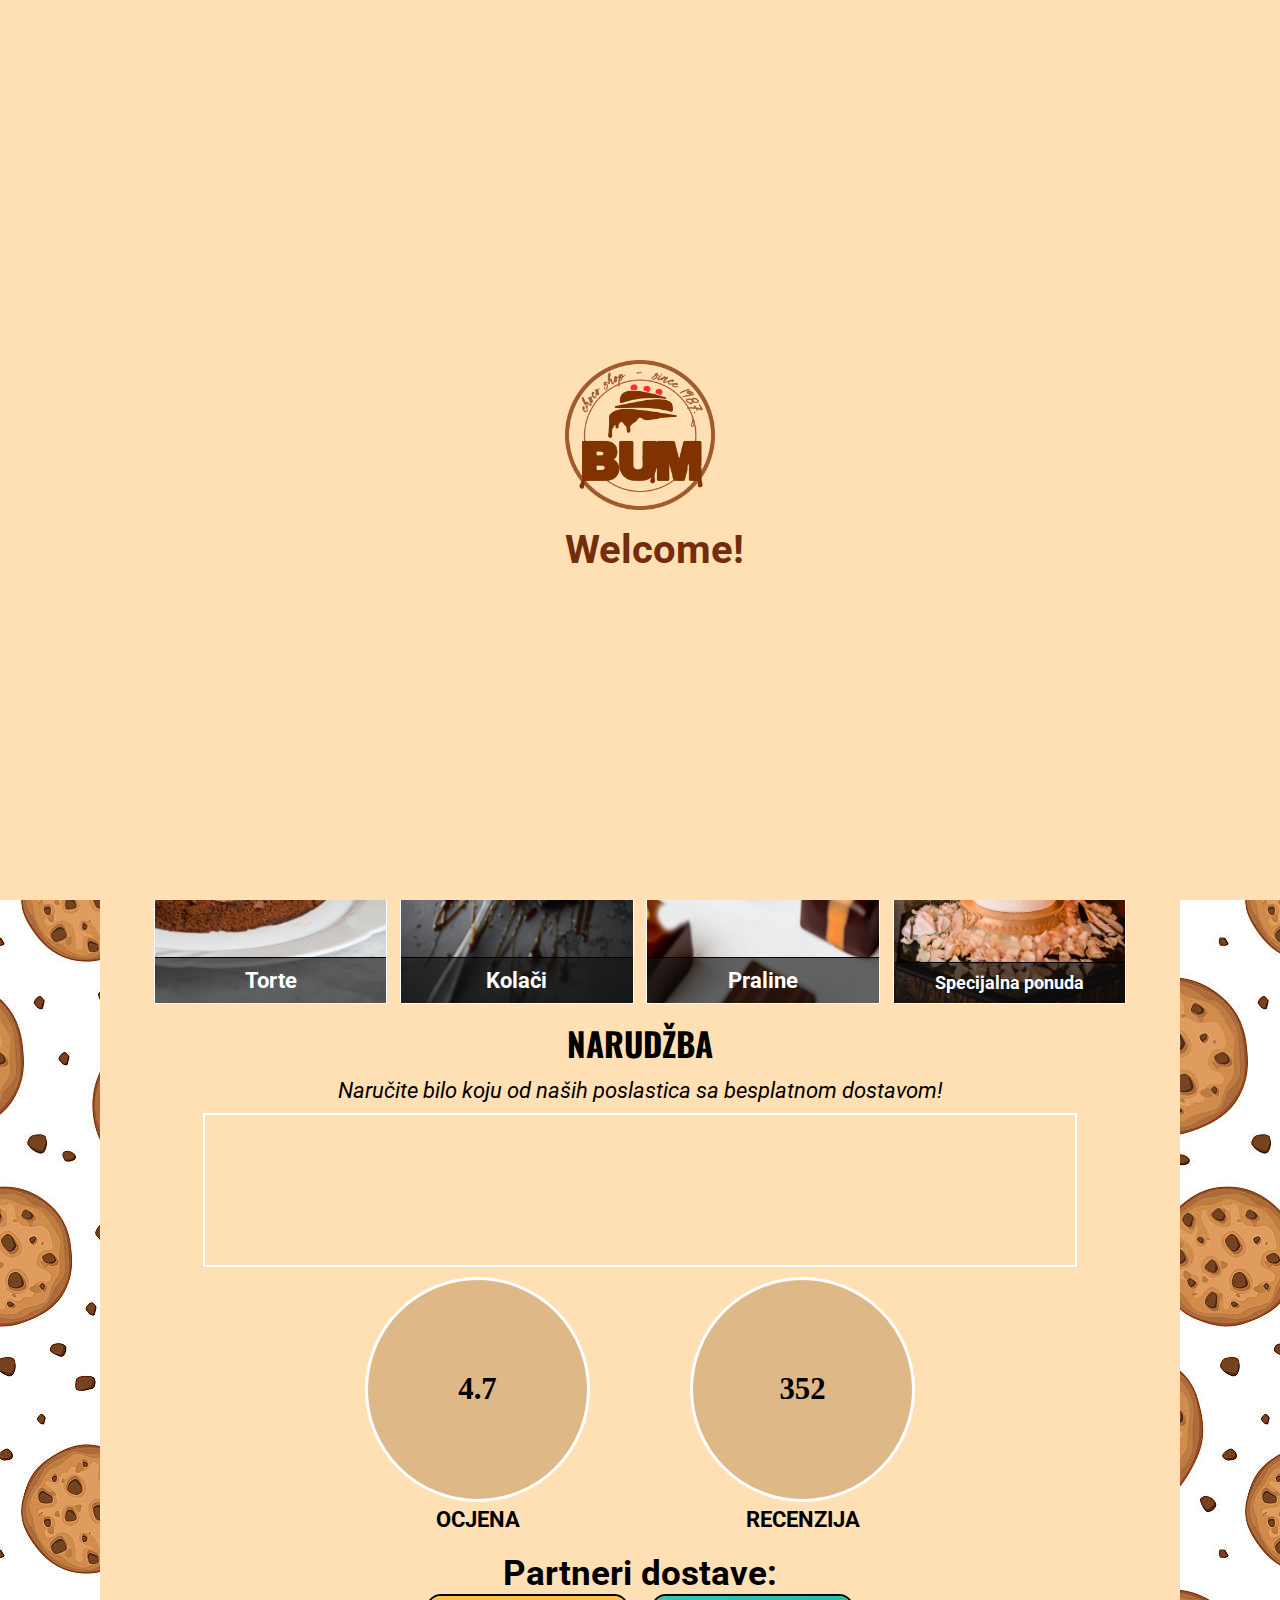
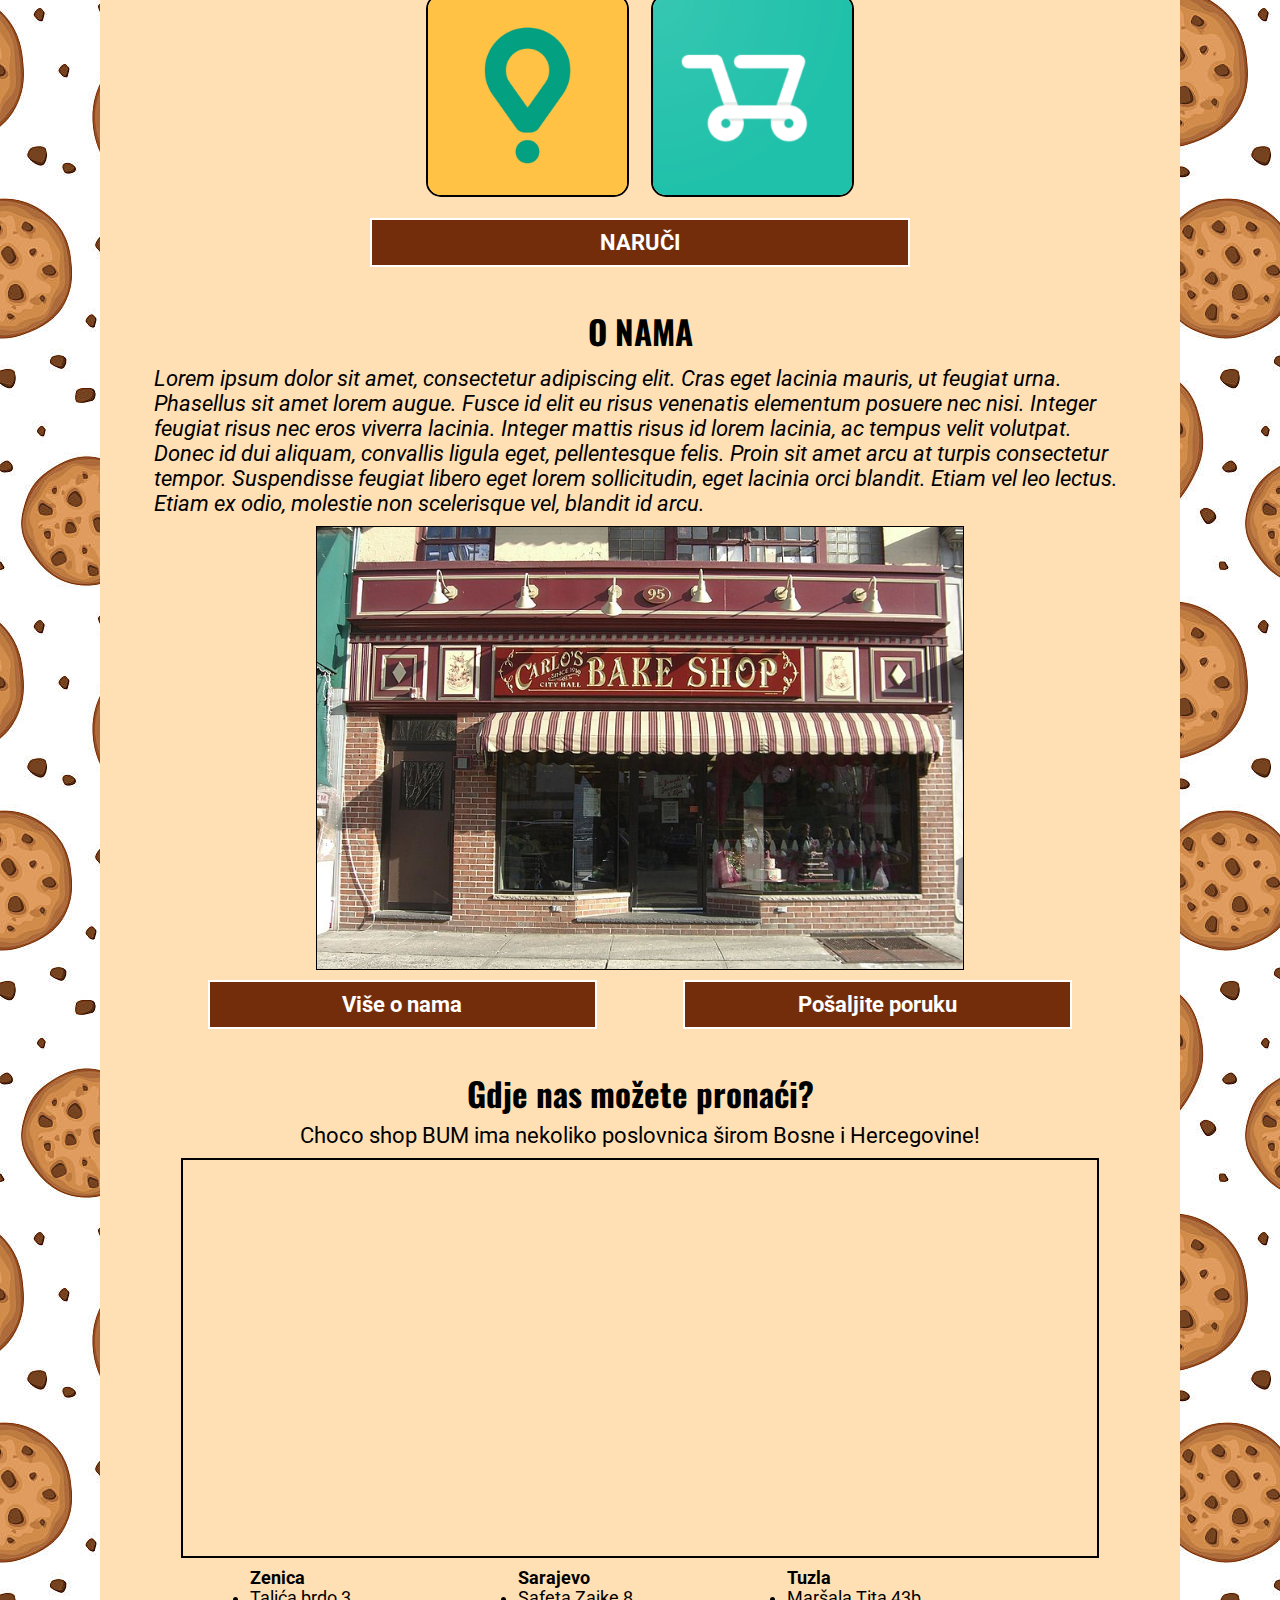
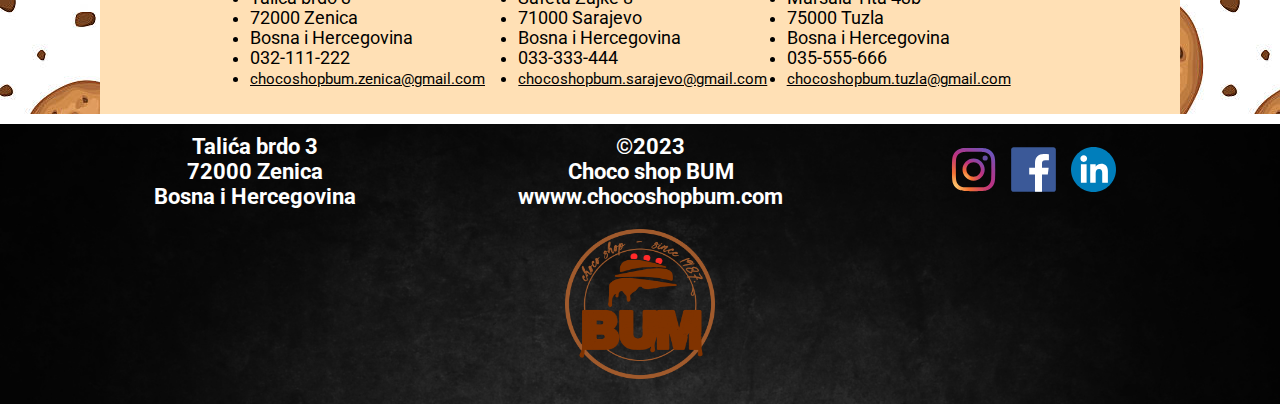
==== index.html @ fec9f078 "Add files via upload" ====
<!DOCTYPE html>
<html lang="en">
<head>
    <meta charset="UTF-8">
    <meta http-equiv="X-UA-Compatible" content="IE=edge">
    <meta name="viewport" content="width=device-width, initial-scale=1.0">
    <title>Choco shop BUM</title>
    <!-- DODATNI FONTOVI -->
    <link rel="preconnect" href="https://fonts.googleapis.com">
    <link rel="preconnect" href="https://fonts.gstatic.com" crossorigin>
    <link href="https://fonts.googleapis.com/css2?family=Acme&family=Oswald&family=Roboto:wght@300&display=swap" rel="stylesheet"> 
    
    <link rel="stylesheet" href="main.css">
    <link rel="icon" href="ikonice/ikonica.png">
</head>
<body>
    <!-- PRELOADER -->
    <div id="preload-stranice">
        <div id="preload-container">
            <img class="preload-img" src="ikonice/logoBUM.png">
            <p>Welcome!</p>
        </div>
    </div>
    <!-- HEADER -->
    <div id="header">
        <div id="sidenav_container" class="sidenav">
            <a href="javascript:void(0)" class="closebtn" onclick="closeNav()">&times;</a>
            <a href="#header">POČETNA</a>
            <a href="#ponuda">PONUDA</a>
            <a href="#narudzba">NARUDZBA</a>
            <a href="#o-nama">O NAMA</a>
            <a href="#lokacija">LOKACIJA</a>
            <a href="#footer">KONTAKT</a>
            <a href="login.html">LOGIN</a>
            <a href="register.html">REGISTRACIJA</a>
        </div>
        <img class="menu" alt="Menu" src="ikonice/menu.png" onclick="openNav()">
        <h1>Choco shop BUM</h1>
        <img class="mini-logo" alt="Mali logo" src="ikonice/logoBUM.png">
    </div>
    <!-- POCETNA -->
    <div id="pocetna">
        <div id="pocetna-naslov">
            <div id="pocetna-naslov-container">
                <h2>Choco shop<br><span>BUM</span></h2>
                <p id="pocetna-opis">Najbolje poslastice u gradu u Vašem Choco Shop-u BUM. Čekamo Vas!</p>
            </div>
        </div>
        <div id="pocetna-slika">
            <!-- SLIDESHOW-->
            <div class="slideshow-container">
                <div class="slides fade">
                    <img class="slideshow-slika" src="pocetna_ponuda/slideshow1_1.jpg">
                    <div class="text">Torte</div>
                </div>
                
                <div class="slides fade">
                    <img class="slideshow-slika" src="pocetna_ponuda/slideshow2_2.jpg">
                    <div class="text">Kolači</div>
                </div>
                
                <div class="slides fade">
                    <img class="slideshow-slika" src="pocetna_ponuda/slideshow3_3.jpg">
                    <div class="text">Praline</div>
                </div>
                <div class="slides fade">
                    <img class="slideshow-slika" src="pocetna_ponuda/slideshow4_4.jpg">
                    <div class="text">Specijalna ponuda</div>
                </div>
            </div>
        </div>
    </div>
    <!-- PONUDA -->
    <div id="ponuda">
        <h2>PONUDA</h2>
        <p>Kliknite na jednu od kategorija za listu proizvoda!</p>
        <div id="ponuda-container">
            <div id="ponuda_1" onclick="getPonudaList(2)">
                <img class="ponuda-slika" src="pocetna_ponuda/torte1.jpg">
                <p class="tag">Torte</p>
            </div>
            <div id="ponuda_2" onclick="getPonudaList(1)">
                <img class="ponuda-slika" src="pocetna_ponuda/kolaci1.jpg">
                <p class="tag">Kolači</p>
            </div>
            <div id="ponuda_3" onclick="getPonudaList(3)">
                <img class="ponuda-slika" src="pocetna_ponuda/praline1.jpg">
                <p class="tag">Praline</p>
            </div>
            <div id="ponuda_4" onclick="getPonudaList(4)">
                <img class="ponuda-slika" src="pocetna_ponuda/specijalna1.jpg">
                <p class="tag">Specijalna ponuda</p>
            </div>
        </div>
        <div id="ponuda_list_container">

        </div>
    </div>
    <!-- NARUDZBA -->
    <div id="narudzba">
        <h2>NARUDŽBA</h2>
        <div id="narudzba-container">
            <p id="narudzba-text-1">Naručite bilo koju od naših poslastica sa besplatnom dostavom!</p>
            <div id="video-holder">
                <video muted autoplay loop id="video_1">
                    <source src="videomain.mp4" type="video/mp4">
                </video>
            </div>
            <div id="rating-review-container">
                <div id="rating">
                    <div class="cube">4.7</div>
                    <p>OCJENA</p>
                </div>
                <div id="reviews">
                    <div class="cube">352</div>
                    <p>RECENZIJA</p>
                </div>
            </div>
            <p id="narudzba-text-2">Partneri dostave:</p>
            <div id="partner-container">
                <div id="partner-1">
                    <img class="partner-img" alt="Partner 1" src="ikonice/glovo.png">
                </div>
                <div id="partner-2">
                    <img class="partner-img" alt="Partner 2" src="ikonice/korpa.png">
                </div>
            </div>
        </div>
        <div id="naruzdba-button-holder">
            <a href="narudzba.html">NARUČI</a>
        </div>
    </div>
    <!-- O NAMA -->
    <div id="o-nama">
        <h2>O NAMA</h2>
        <div id="o-nama-container">
            <div id="text-o-nama">
                Lorem ipsum dolor sit amet, consectetur adipiscing elit. 
                Cras eget lacinia mauris, ut feugiat urna. 
                Phasellus sit amet lorem augue. 
                Fusce id elit eu risus venenatis elementum posuere nec nisi. 
                Integer feugiat risus nec eros viverra lacinia. 
                Integer mattis risus id lorem lacinia, ac tempus velit volutpat. 
                Donec id dui aliquam, convallis ligula eget, pellentesque felis. 
                Proin sit amet arcu at turpis consectetur tempor. 
                Suspendisse feugiat libero eget lorem sollicitudin, 
                eget lacinia orci blandit. Etiam vel leo lectus. 
                Etiam ex odio, molestie non scelerisque vel, blandit id arcu.
            </div>
            <div id="img-o-nama">
                <img class="o-nama-picture" alt="O nama" src="slike/poslovnicaprimjer.jpg">
            </div>
            <div id="button-container">
                <a href="moreabout.html">Više o nama</a>
                <a href="contactform.html">Pošaljite poruku</a>
            </div>
        </div>
    </div>
    <!-- LOKACIJA -->
    <div id="lokacija">
        <h2>Gdje nas možete pronaći?</h2>
        <p>Choco shop BUM ima nekoliko poslovnica širom Bosne i Hercegovine!</p>
        <div id="google-maps-frame">
            <iframe src="https://www.google.com/maps/embed?pb=!1m18!1m12!1m3!1d850.4141783796774!2d17.91284270364071!3d44.19798420501593!2m3!1f0!2f0!3f0!3m2!1i1024!2i768!4f13.1!3m3!1m2!1s0x475ee23fa220fafd%3A0xd0c13a7ebb1b4ca!2sFontana!5e0!3m2!1sen!2sba!4v1679606189699!5m2!1sen!2sba" width="100%" height="100%" style="border:0;" allowfullscreen="" loading="lazy" referrerpolicy="no-referrer-when-downgrade"></iframe>
        </div>
        <div id="lokacije-container">
            <div id="lokacija-1">
                <strong>Zenica</strong>
                <ul>
                    <li>Talića brdo 3</li>
                    <li>72000 Zenica</li>
                    <li>Bosna i Hercegovina</li>
                    <li>032-111-222</li>
                    <li><u>chocoshopbum.zenica@gmail.com</u></li>
                </ul>
            </div>
            <div id="lokacija-2">
                <strong>Sarajevo</strong>
                <ul>
                    <li>Safeta Zajke 8</li>
                    <li>71000 Sarajevo</li>
                    <li>Bosna i Hercegovina</li>
                    <li>033-333-444</li>
                    <li><u>chocoshopbum.sarajevo@gmail.com</u></li>
                </ul>
            </div>
            <div id="lokacija-3">
                <strong>Tuzla</strong>
                <ul>
                    <li>Maršala Tita 43b</li>
                    <li>75000 Tuzla</li>
                    <li>Bosna i Hercegovina</li>
                    <li>035-555-666</li>
                    <li><u>chocoshopbum.tuzla@gmail.com</u></li>
                </ul>
            </div>
        </div>
    </div>
    <!-- FOOTER -->
    <div id="footer">
        <div id="footer-container">
            <div id="footer-item-1">
                <span>Talića brdo 3<br>
                72000 Zenica<br>
                Bosna i Hercegovina<br></span>
            </div>
            <div id="footer-item-2">
                <a href="https://www.instagram.com/">
                    <img class="social-img" alt="Instagram" src="ikonice/instagram.svg">
                </a>
                <a href="https://www.facebook.com">
                    <img class="social-img" alt="Facebook" src="ikonice/facebook.svg">
                </a>
                <a href="https://www.linkedin.com">
                    <img class="social-img" alt="LinkedIn" src="ikonice/linkedIn.svg">
                </a>
            </div>
            <div id="footer-item-3">
                <span>&copy;2023<br>
                Choco shop BUM<br>
                wwww.chocoshopbum.com<br></span>
            </div>
        </div>
        <div id="footer-logo">
            <img class="logo-bum" src="ikonice/logoBUM.png" alt="Logo BUM">
        </div>
    </div>
    <script src="main.js"></script>
</body>
</html>
---- main.css ----
*{
    margin: 0;
    padding: 0;
    box-sizing: border-box;
}
html{
    scroll-behavior: smooth;
}
body{
    background-image: url(pozadine/pozadina1.jpg);
    animation: slidein 5s;
    animation-fill-mode: forwards;
    animation-iteration-count: infinite;
    animation-direction: alternate;  
}
@keyframes slidein {
    from {background-position: top;background-size:50vw; }
    to {background-position: -100px 0px;background-size:50vw;}
}
h1{
    color: #732D0A;
    font-family: 'Acme', sans-serif;
}
h2{
    font-family: 'Oswald', sans-serif;
}
p{
    font-family: 'Roboto', sans-serif;
}
a{
    font-family: 'Roboto', sans-serif;
}
label{
    font-family: 'Roboto', sans-serif;
}
/* PRELOAD */
#preload-stranice{
    background: #ffe0b5;
    height: 100vh;
    width: 100%;
    position: fixed;
    z-index: 100;
    animation: fade-out;
    animation-duration: 4s;
}
#preload-container{
    width: 150px;
    height: 150px;
    margin: 40vh auto;
}
.preload-img{
    width: 100%;
    height: 100%;
    animation: rotacijaloga 3s;
}
#preload-stranice>div>p{
    color: #732D0A;
    text-align: center;
    margin-top: 10px;
    font-size: 1.8rem;
    font-weight: bold;
    width: 150px;
}
@keyframes rotacijaloga{
    from{transform: rotate(0deg);}
    to {transform: rotate(360deg);}
}
@keyframes fade-out {
    0%, 60% {opacity: 1;}
    95% {opacity: 0.1;}
}
/* SIDEBAR */
.sidenav {
    height: 100%; 
    width: 0; 
    position: fixed; 
    z-index: 1; 
    top: 0; 
    left: 0;
    background-color: #ffe0b5; 
    overflow-x: hidden; 
    padding-top: 60px; 
    transition: 0.5s;
}
.sidenav a {
    padding: 25px 8px 8px 15px;
    text-decoration: none;
    font-size: 0.9rem;
    color: #111;
    display: block;
    transition: 0.3s;
    font-weight: bold;
}
#sidenav_container>a:nth-child(7){
    border-bottom: 2px solid white;
}
.sidenav a:hover {
    color: #f1f1f1;
    background-color: #732D0A;
    border-bottom: 1px solid white;
}
.sidenav .closebtn {
    position: absolute;
    top: 0;
    right: 25px;
    font-size: 2.4rem;
    margin-left: 50px;
}
.sidenav .closebtn:hover{
    border-bottom: none;
}
/* HEADER */
#header{
    width: 100%;
    display: flex;
    border-bottom: 5px solid #732D0A;
    justify-content: space-between;
    padding: 10px;
    background-color: #ffe0b5;
}
.menu{
    width: 25px;
    height: 25px;
}
#header>h1{
    font-size: 1.8rem;
}
.mini-logo{
    width: 35px;
    height: 35px;
}
/* POCETNA */
#pocetna{
    width: 90%;
    min-height: 60vh;
    margin: auto;
    background-color: #ffe0b5;
    display: flex;
    flex-direction: column;
}
#pocetna-opis{
    margin-top: 5%;
}
#pocetna>div{
    flex-grow: 1;
    min-height: 250px;
}
#pocetna-naslov-container{
    width: 90%;
    padding-top: 15%;
    margin: auto;
    display: flex;
    flex-direction: column;
    text-align: center;
    align-items: center;
}
#pocetna-naslov-container>h2{
    font-size: 2.4rem;
}
#pocetna-naslov-container span{
    font-size: 2.8rem;
    color: #732D0A;
}
#pocetna-naslov-container>p{
    font-style: italic;
}
/* SLIDESHOW */
.slideshow-container {
    width: 100%;
    height: 100%;
    position: relative;
    margin: auto;
}
.slideshow-slika{
    width: 100%;
    height: 100%;
}
.slides {
    display: none;
}
.text {
    color: #f2f2f2;
    font-size: 1.1rem;
    padding: 8px 12px;
    position: absolute;
    margin: auto;
    left: 0px;
    right: 0px;
    bottom: 8px;
    width: 40%;
    text-align: center;
    background-color: #732D0A;
    border: 1px solid white;
    font-family: 'Roboto', sans-serif;
}
.fade {
    animation-name: fade;
    animation-duration: 1.5s;
}
@keyframes fade {
    from {opacity: .4}
    to {opacity: 1}
}
/* PONUDA */
#ponuda{
    width: 90%;
    min-height: 50vh;
    margin: auto;
    background-color: #ffe0b5;
}
#ponuda-container{
    display: grid;
    width: 90%;
    min-height: 300px;
    margin: auto;
    grid-template-columns: 50% 50%;
    grid-template-rows: 50% 50%;
}
#ponuda h2{
    text-align: center;
    padding-bottom: 10px;
}
#ponuda>p{
    text-align: center;
    padding-bottom: 15px;
    font-weight: bold;
    font-style: italic;
}
#ponuda-container>div{
    border: 1px solid white;
    position: relative;
    text-align: center;
}
#ponuda-container>div>p{
    position: absolute;
    left: 0px;
    right: 0px;
    bottom: 0px;
    padding: 10px;
    border-top: 1px solid black;
    font-weight: bold;
    background-color: #111111a1;
    color: white;
}
.ponuda-slika{
    width: 100%;
    height: 100%;
}
#ponuda_4>p{
    font-size: 0.8rem;
}
/* NARUDZBA */
#narudzba{
    width: 90%;
    min-height: 65vh;
    margin: auto;
    background-color: #ffe0b5;
}
#narudzba h2{
    padding-top: 15px;
    text-align: center;
    padding-bottom: 10px;
}
#narudzba-container{
    width: 90%;
    margin: auto;
}
#narudzba-text-1{
    text-align: center;
    font-style: italic;
}
#video-holder{
    width: 90%;
    margin: 10px auto;
    border: 2px solid white;
    line-height: 0;
}
#video-holder>video{
    width: 100%;
}
#rating-review-container{
    width: 90%;
    margin: auto;
    display: flex;
    margin-bottom: 15px;
}
#rating{
    flex-grow: 1;
    flex-basis: 0;
}
#rating>p{
    text-align: center;
    font-weight: bold;
    line-height: 1.6rem;
}
#reviews{
    flex-grow: 1;
    flex-basis: 0;
}
#reviews>p{
    text-align: center;
    font-weight: bold;
    line-height: 1.6rem;
}
.cube{
    width: 80%;
    height: 80%;
    background-color: burlywood;
    text-align: center;
    border: 3px solid white;
    display: flex;
    justify-content: center;
    flex-wrap: wrap;
    align-content: center;
    font-size: 1.4rem;
    font-weight: bold;
    margin: auto;
}
#narudzba-text-2{
    text-align: center;
    font-weight: bold;
    font-size: 1.6rem;
}
#partner-container{
    width: 90%;
    margin: auto;
    display: flex;
    text-align: center;
    align-items: center;
}
#partner-1{
    flex-grow: 1;
    flex-basis: 0;
}
#partner-2{
    flex-grow: 1;
    flex-basis: 0;
}
.partner-img{
    width: 90%;
    height: 90%;
    border: 2px solid black;
    border-radius: 15px;
}
#naruzdba-button-holder{
    padding-top: 15px;
    display: flex;
    flex-direction: column;
    margin: auto;
    width: 80%;
    text-align: center;
    padding-bottom: 10px;
}
#naruzdba-button-holder a{
    padding: 10px;
    font-weight: bold;
    text-decoration: none;
    border: 2px solid white;
    text-align: center;
    background-color: #732D0A;
    color: white;
}
/* O NAMA */
#o-nama{
    width: 90%;
    min-height: 70vh;
    margin: auto;
    background-color: #ffe0b5;
}
#o-nama h2{
    padding-top: 20px;
    text-align: center;
    padding-bottom: 10px;
}
#text-o-nama{
    width: 90%;
    margin: auto;
    font-style: italic;
    padding-bottom: 10px;
    font-family: 'Roboto', sans-serif;
}
#img-o-nama{
    width: 60%;
    height: 30%;
    margin: auto;
    margin-bottom: 10px;
    border: 1px solid black;
    line-height: 0;
}
#button-container{
    display: flex;
    flex-direction: column;
    width: 80%;
    margin: auto;
}
#button-container a{
    margin-bottom: 10px;
    padding: 10px;
    font-weight: bold;
    text-decoration: none;
    text-align: center;
    border: 2px solid white;
    background-color: #732D0A;
    color: white;
}
.o-nama-picture{
    width: 100%;
    height: 100%;
}
/* LOKACIJA */
#lokacija{
    width: 90%;
    min-height: 90vh;
    margin: auto;
    background-color: #ffe0b5;
}
#lokacija h2{
    padding-top: 20px;
    text-align: center;
    padding-bottom: 5px;
}
#lokacija p{
    text-align: center;
    padding-bottom: 10px;
}
#google-maps-frame{
    width: 85%;
    height: 300px;
    margin: auto;
    border: 2px solid black;
}
#lokacije-container{
    width: 90%;
    margin: auto;
    padding: 10px 0px 0px 25px;
    font-family: 'Roboto', sans-serif;
}
#lokacije-container>div{
    margin-bottom: 10px;
}
#lokacije-container>div:last-child{
    margin-bottom: 0px;
    padding-bottom: 10px;
}
/* FOOTER */
#footer{
    width: 100%;
    background: url(pozadine/pozadinafooter.jpg);
    background-size: cover;
    border-top: 10px solid white;
    padding: 10px;
    color: white;
    font-family: 'Roboto', sans-serif;
}
#footer div{
    padding-bottom: 10px;
}
#footer a{
    text-decoration: none;
}
.social-img{
    width: 30px;
    height: 30px;
}
#footer-item-1,
#footer-item-3{
    font-weight: bold;
    text-align: center;
}
#footer-item-2{
    display: flex;
    justify-content: space-evenly;
}
#footer-logo{
    margin: auto;
    width: 150px;
}
#lokacije-container>div>ul>li>u{
    font-size: 0.9rem;
}
.logo-bum{
    width: 100%;
    height: 100%;
}
/* VISE O NAMA */
#more-about-container{
    width: 85vw;
    max-width: 750px;
    min-height: 85vh;
    margin: auto;
    border: 2px solid black;
    border-radius: 2%;
    background-color: #ffe0b5;
}
.more-about-subheader{
    padding: 5px;
    font-style: italic;
    text-align: center;
    border-bottom: 2px solid black;
}
#more-about-container h1,
#more-about-container h2{
    text-align: center;
}
.more-about-text{
    font-weight: bold;
    padding: 5px;
    text-align: center;
    margin-bottom: 10px;
}
#owners-container{
    width: 60%;
    margin: auto;
    display: flex;
    flex-direction: column;
    align-items: center;
}
#owners-container>p{
    margin-bottom: 10px;
    font-weight: bold;
    background-color: white;
    padding: 5px;
    border-radius: 5%;
}
.owners{
    width: 80px;
    height: 80px;
    border-radius: 50%;
    border: 2px solid white;
    display: flex;
    flex-basis: 0;
}
.owner-img{
    width: 100%;
    height: 100%;
}
#more-about-logo{
    width: 120px;
    margin: 20px auto;
}
/* KONTAKT FORMA */
.home-holder{
    width: 45px;
    height: 45px;
    background-color: #ffe0b5;
    border: 1px solid black;
    border-radius: 20%;
    padding: 5px;
    margin: 10px 0px 15px 15px;
}
.home-img{
    width: 100%;
    height: 100%;
}
#contact-container{
    width: 85vw;
    max-width: 475px;
    min-height: 55vh;
    margin: auto;
    border: 2px solid black;
    border-radius: 2%;
    background-color: #ffe0b5;
}
#contact-container>h1{
    text-align: center;
    padding-bottom: 5px;
}
#contact-container>p{
    text-align: center;
    font-style: italic;
    padding-bottom: 10px;
    border-bottom: 2px solid black;
    margin-bottom: 15px;
}
#contact-container>form{
    text-align: center;
    font-weight: bold;
    font-size: 1.4rem;
}
#contact-button-container{
    display: flex;
    flex-direction: column;
    width: 40%;
    margin: auto;
    margin-top: 15px;
}
#contact-button-container>button{
    padding: 12px;
    font-weight: bold;
    margin-bottom: 15px;
    font-size: 1.2rem;
    border: 2px solid white;
    background-color: #732D0A;
    color: white;
}
#contact-container textarea{
    width: 250px;
    height: 150px;
}
/* LOGIN */
#login-holder{
    width: 85vw;
    max-width: 400px;
    min-height: 45vh;
    margin: auto;
    border: 2px solid black;
    border-radius: 2%;
    background-color: #ffe0b5;
}
#login-holder h1{
    text-align: center;
}
.login-text,
.register-text{
    text-align: center;
    font-style: italic;
    padding-bottom: 10px;
    border-bottom: 2px solid black;
}
#login-holder>form,
#register-holder>form{
    margin-top: 15px;
    text-align: center;
    font-weight: bold;
    font-size: 1rem;
}
#login-holder>form>input,
#register-holder>form>input{
    margin-bottom: 15px;
    padding: 2px;
}
#login-button,
#register-button{
    padding: 12px;
    font-weight: bold;
    margin: 15px 0px;
    font-size: 1.2rem;
    border: 2px solid white;
    color: white;
    background-color: #732D0A;
}
.login-info,
.register-info{
    text-align: center;
    font-size: 1.2rem;
    font-style: italic;
    margin-bottom: 5px;
}
.login-small-container,
.register-small-container{
    text-align: center;
}
.login-register-button,
.register-login-button{
    color: black;
    text-decoration: none;
    font-weight: bold;
    font-size: 1.2rem;
}
/* REGISTER */
#register-holder{
    width: 85vw;
    max-width: 500px;
    min-height: 65vh;
    margin: auto;
    border: 2px solid black;
    border-radius: 2%;
    background-color: #ffe0b5;
}
#register-holder h1{
    text-align: center;
}
#register-holder select{
    padding: 2px;
    font-weight: bold;
}
/* NARUDZBA PAGE */
#page-narudzba-container{
    width: 100%;
    border: 1px solid black;
    padding: 10px;
    background-color: #ffe0b5;
    min-height: 80vh;
    margin: auto;
}
#header-cart-container{
    display: flex;
    justify-content: space-between;
    border-bottom: 2px solid black;
}
.cart{
    width: 35px;
    height: 35px;
}
#category-items-container{
    width: 95%;
    margin: auto;
}
.category-items-subheader{
    padding: 8px 0px;
    font-size: 1.4rem;
    font-weight: bold;
}
#categories{
    border-bottom: 2px solid black;
    padding-bottom: 5px;
}
#categories input{
    width: 18px;
    height: 18px;
}
#categories label{
    font-size: 1.2rem;
}
.item-tag{
    font-style: italic;
}
#items_listing{
    max-height: 370px;
    overflow: auto;
}
/* NARUDZBA ODABIR WINDOW */
#choose_item_window{
    width: 100%;
    height: 100vh;
    position: fixed;
    z-index: 100;
    display: none;
    background-color: #11111171;
    top: 0px;
}
#item_buy_container{
    margin-top: 30%;
    width: 100vw;
    max-width: 430px;
    height: 350px;
    min-height: 350px;
    background-color: white;
}
#item-header-close-container{
    padding: 5px;
    display: flex;
    justify-content: space-between;
    border-bottom: 1px solid grey;
}
.close-button{
    font-size: 2.5rem;
}
#item_details{
    margin: 5px auto;
    width: 95%;
    height: 175px;
    min-height: 175px;
}
#item-order-box{
    width: 100%;
    height: auto;
    display: grid;
    grid-template-columns: 175px 1fr;
    grid-template-rows: 120px 35px;
}
.item_details_img{
    width: 175px;
    height: 120px;
    border: 2px solid black;
}
.item-img{
    width: 100%;
    height: 100%;
}
.item_details_name{
    margin: auto;
    text-align: center;
    font-weight: bold;
    font-size: 1.3rem;
}
.item_details_price_tag{
    padding: 10px;
    font-weight: bold;
    font-size: 1.2rem;
}
.item_details_price{
    text-align: right;
    padding: 10px;
    font-weight: bold;
    font-size: 1.2rem;
}
#quantity-button-container{
    display: flex;
    justify-content: space-between;
    padding: 10px;
}
#quantity-holder>label{
    font-size: 1.3rem;
    font-weight: bold;
}
#quantity-holder>input{
    padding: 6px;
    font-size: 1rem;
    text-align: center;
    font-weight: bold;
    background-color: lightgray;
}
#item-order-button{
    padding: 10px;
    background-color: green;
    color: white;
    border: 2px solid grey;
    font-family: 'Roboto', sans-serif;
    font-size: 1.1rem;
    font-weight: bold;
    border-radius: 3px;
}
#narudzba-order-instructions{
    width: 90%;
    margin: auto;
    font-size: 1.1rem;
    text-align: center;
    font-weight: bold;
    display: none;
}
/* FOR SHOPPING CART */
#shopping_cart_window{
    width: 100%;
    height: 100vh;
    position: fixed;
    z-index: 100;
    display: none;
    background-color: #11111171;
    top: 0px;
}
#shopping_cart_container{
    margin-top: 30%;
    width: 100vw;
    max-width: 430px;
    height: 400px;
    min-height: 400px;
    background-color: white;
}
#cart-header-close-container{
    padding: 5px;
    display: flex;
    justify-content: space-between;
    border-bottom: 1px solid grey;
}
#cart-info-box{
    width: 80%;
    margin: auto;
    height: 50px;
    display: none;
    margin-top: 50px;
    font-weight: bold;
    font-style: italic;
    text-align: center;
}
#list_price_button_container{
    width: 90%;
    margin: auto;
    min-height: 150px;
    max-height: 325px;
    display: none;
}
#article_list{
    width: 100%;
    padding: 5px;
    min-height: 60px;
    max-height: 250px;
    overflow: auto;
    margin-bottom: 20px;
}
#price_button_container{
    display: flex;
    justify-content: space-between;
}
.item-cart-listing{
    width: 100%;
    height: 60px;
    display: flex;
    justify-content: space-between;
    align-items: center;
    border-bottom: 1px dotted gray;
}
.item-cart-listing>div{
    text-align: center;
    font-size: 1.1rem;
    font-weight: bold;
    font-family: 'Roboto', sans-serif;
}
#order_price{
    padding: 10px;
    font-weight: bold;
    font-size: 1.2rem;
    font-family: 'Roboto', sans-serif;
}
#buy_cart{
    padding: 8px;
    background-color: green;
    color: white;
    border: 2px solid grey;
    font-family: 'Roboto', sans-serif;
    font-size: 1.1rem;
    font-weight: bold;
    border-radius: 3px;
}
/* JAVASCRIPT CSS*/
/* PONUDA LIST */
.ponuda-list-item{
    width: 90%;
    height: 80px;
    margin: auto;
    display: flex;
    border: 1px solid black;
    background-color: burlywood;
    justify-content: space-between;
    align-items: center;
    margin-top: 10px;
}
.ponuda-list-img{
    width: 30%;
    height: 100%;
    border-right: 1px solid black;
}
.ponuda-list-name,
.ponuda-list-price{
    font-weight: bold;
    padding: 5px;
    font-family: 'Roboto', sans-serif;
}
.ponuda-list-picture{
    width: 100%;
    height: 100%;
}
@media only screen and (max-width: 260px){
    html{
        font-size: 10px;
    }
}
/* SMALL MOBILE*/
@media only screen and (min-width: 260px) and (max-width: 320px){
    html{
        font-size: 12px;
    }
    .sidenav a {
        padding: 25px 8px 8px 6px;
        text-decoration: none;
        font-size: 1rem;
        color: #111;
        display: block;
        transition: 0.3s;
        font-weight: bold;
    }
    #header{
        align-items: center;
    }
    #ponuda{
        min-height: 40vh;
    }
    #narudzba{
        min-height: 56vh;
    }
    #o-nama{
        min-height: 55vh;
    }
    #lokacija{
        min-height: 78vh;
    }
    #contact-container textarea{
        width: 200px;
        height: 125px;
    }
    #footer-logo{
        width: 120px;
    }
    .cart{
        width: 28px;
        height: 28px;
    }
    #item_buy_container{
        height: 300px;
        min-height: 300px;
    }
}
/* LARGE MOBILE - DEFAULT*/
@media only screen and (min-width: 321px) and (max-width: 424px){

}
/* TABLET */
@media only screen and (min-width: 425px) and (max-width: 768px){
    html{
        font-size: 18px;
    }
    @keyframes slidein {
        from {background-position: top;background-size:30vw; }
        to {background-position: -100px 0px;background-size:30vw;}
    }
    .menu{
        width: 30px;
        height: 30px;
    }
    .mini-logo{
        width: 37.5px;
        height: 37.5px;
    }
    #pocetna-naslov{
        height: 350px;
    }
    .slideshow-container{
        overflow: hidden;
    }
    #pocetna-slika{
        height: 400px;
    }
    .slideshow-slika{
        height: 400px;
    }
    #ponuda-container{
        max-width: 450px;
    }
    #ponuda-container>div{
        width: 90%;
        height: 90%;
        margin: auto;
    }
    #ponuda_list_container{
        max-width: 475px;
        margin: auto;
    }
    #lokacije-container{
        width: 300px;
        margin: auto;
        padding: 10px 0px 0px 25px;  
    }
    #login-holder>form>input,
    #register-holder>form>input{
        margin-bottom: 15px;
        padding: 3px;
    }
    #register-holder select{
        padding: 3px;
    }
    #contact-container input{
        padding: 4px;
    }
    #contact-container textarea{
        width: 320px;
        height: 150px;
    }
    .social-img{
        width: 45px;
        height: 45px;
    }
    #page-narudzba-container{
        width: 95vw;
        border-radius: 15px;
    }
    .cart{
    width: 40px;
    height: 40px;
    }
    #items_listing{
        max-width: 475px;
    }
    #item_buy_container{
        margin: 150px auto;
        border: 2px solid black;
        border-radius: 5px;
    }
    #shopping_cart_container{
        margin: 150px auto;
        border: 2px solid black;
        border-radius: 5px;
    }
    #cart-info-box{
        margin-top: 30px;
    }
}
/* LAPTOP */
@media only screen and (min-width: 769px) and (max-width: 1024px){
    html{
        font-size: 20px;
    }
    @keyframes slidein {
        from {background-position: top;background-size:25vw; }
        to {background-position: -100px 0px;background-size:25vw;}
    }
    .menu{
        width: 32px;
        height: 32px;
    }
    .mini-logo{
        width: 40px;
        height: 40px;
    }
    #pocetna{
        display: grid;
        grid-template-columns: 40% 60%;
        height: 350px;
        min-height: 350px;
    }
    .slideshow-container{
        overflow: hidden;
    }
    .slideshow-slika{
        height: 350px;
    }
    #ponuda{
        min-height: 38vh;
    }
    #ponuda h2{
        padding-top: 30px;
    }
    #ponuda-container{
        display: flex;
        min-height: 175px;
        justify-content: space-between;
    }
    #ponuda-container>div{
        width: 24%;
        border: 1px solid white;
        position: relative;
        text-align: center;
    }
    #ponuda-container>div>p{
        position: absolute;
        left: 0px;
        right: 0px;
        bottom: 0px;
        padding: 10px;
        border-top: 1px solid black;
        font-weight: bold;
        background-color: #111111a1;
        color: white;
    }
    #ponuda_list_container{
        width: 90%;
        margin: auto;
        display: flex;
        flex-wrap: wrap;
        justify-content: center;
    }
    .ponuda-list-item{
        width: 150px;
        height: 195px;
        margin: 10px;
        display: flex;
        flex-direction: column;
        text-align: center;
    }
    .ponuda-list-img{
        width: 100%;
        height: 100px;
        border-right: none;
        border-bottom: 1px solid black;
    }
    #narudzba-container{
        max-width: 700px;
    }
    #rating-review-container{
        width: 550px;
    }
    .cube{
        width: 175px;
        height: 175px;
        border-radius: 50%;
    }
    #partner-container{
        width: 450px;
    }
    .partner-img{
        width: 90%;
        height: 90%;
        border: 2px solid black;
        border-radius: 15px;
    }
    #naruzdba-button-holder{
        width: 40%;
    }
    #o-nama h2{
        padding-top: 30px;
    }
    #lokacija h2{
        padding-top: 30px;
    }
    #google-maps-frame{
        height: 400px;
    }
    #button-container{
        display: flex;
        flex-direction: row;
        width: 80%;
        margin: auto;
        justify-content: space-between;
    }
    #button-container a{
        width: 45%;
        margin-bottom: 10px;
        padding: 10px;
        font-weight: bold;
        text-decoration: none;
        text-align: center;
        border: 2px solid white;
        background-color: #732D0A;
        color: white;
    }
    #lokacija{
        min-height: 70vh;
    }
    #lokacije-container{
        width: 630px;
        display: flex;
        margin: auto;
    }
    #lokacije-container>div{
        flex-grow: 1;
        flex-basis: 0;
        font-size: 0.8rem;
    }
    #lokacije-container>div>ul>li>u{
        font-size: 0.6rem;
    }
    #footer-container{
        width: 90%;
        margin: auto;
        display: flex;
        justify-content: space-around;
    }
    #footer-item-2{
        order: 1;
        align-items: center;
    }
    .social-img{
        width: 40px;
        height: 40px;
    }
    #footer-item-2 a{
        padding: 5px 10px 5px 5px;
    }
    #login-holder>form>input,
    #register-holder>form>input{
        margin-bottom: 15px;
        padding: 4px;
    }
    #register-holder select{
        padding: 4px;
    }
    #contact-container input{
        padding: 4px;
    }
    #contact-container textarea{
        width: 350px;
        height: 150px;
    }
    #login-button:hover,
    #register-button:hover,
    #contact-button-container>button:hover,
    #naruzdba-button-holder>a:hover,
    #button-container>a:hover{
        color: black;
        background-color: white;
        border-color: black;
        transition: 300ms;
    }
    #page-narudzba-container{
        width: 93vw;
        border-radius: 15px;
    }
    .cart{
    width: 44px;
    height: 44px;
    }
    #category-items-container{
        display: grid;
        grid-template-columns: 30% 1fr;
    }
    #categories label{
        font-size: 1.05rem;
    }
    #items_listing{
        display: flex;
        flex-wrap: wrap;
        max-height: 475px;
    }
    #item_buy_container{
        margin: 150px auto;
        border: 2px solid black;
        border-radius: 5px;
    }
    #shopping_cart_container{
        margin: 150px auto;
        border: 2px solid black;
        border-radius: 5px;
    }
    #cart-info-box{
        margin-top: 35px;
        font-size: 0.9rem;
    }
}
/* DESKTOP */
@media only screen and (min-width: 1025px){
    html{
        font-size: 22px;
    }
    @keyframes slidein {
        from {background-position: top;background-size:17vw; }
        to {background-position: -100px 0px;background-size:17vw;}
    }
    .menu{
        width: 35px;
        height: 35px;
    }
    .mini-logo{
        width: 45px;
        height: 45px;
    }
    #pocetna{
        display: grid;
        grid-template-columns: 40% 60%;
        height: 450px;
        min-height: 450px;
    }
    .slideshow-container{
        overflow: hidden;
    }
    .slideshow-slika{
        height: 450px;
    }
    #ponuda{
        min-height: 40vh;
    }
    #ponuda h2{
        padding-top: 25px;
    }
    #ponuda-container{
        display: flex;
        min-height: 175px;
        justify-content: space-between;
    }
    #ponuda-container>div{
        width: 24%;
        border: 1px solid white;
        position: relative;
        text-align: center;
    }
    #ponuda-container>div>p{
        position: absolute;
        left: 0px;
        right: 0px;
        bottom: 0px;
        padding: 10px;
        border-top: 1px solid black;
        font-weight: bold;
        background-color: #111111a1;
        color: white;
    }
    #ponuda_list_container{
        width: 90%;
        margin: auto;
        display: flex;
        flex-wrap: wrap;
        justify-content: center;  
    }
    .ponuda-list-item{
        width: 150px;
        height: 195px;
        margin: 10px;
        display: flex;
        flex-direction: column;
        text-align: center;
    }
    .ponuda-list-img{
        width: 100%;
        height: 100px;
        border-right: none;
        border-bottom: 1px solid black;
    }
    #ponuda-container div:hover{
        background-color: black;
    }
    #button-container{
        display: flex;
        flex-direction: row;
        width: 80%;
        margin: auto;
        justify-content: space-between;
    }
    #button-container a{
        width: 45%;
        margin-bottom: 10px;
        padding: 10px;
        font-weight: bold;
        text-decoration: none;
        text-align: center;
        border: 2px solid white;
        background-color: #732D0A;
        color: white;
    }
    #rating-review-container{
        width: 650px;
    }
    .cube{
        width: 225px;
        height: 225px;
        border-radius: 50%;
    }
    #partner-container{
        width: 450px;
    }
    .partner-img{
        width: 90%;
        height: 90%;
        border: 2px solid black;
        border-radius: 15px;
    }
    #naruzdba-button-holder{
        width: 50%;
    }
    #o-nama h2{
        padding-top: 30px;
    }
    #lokacija h2{
        padding-top: 30px;
    }
    #google-maps-frame{
        height: 400px;
    }
    #lokacija{
        min-height: 75vh;
    }
    #lokacije-container{
        width: 830px;
        display: flex;
        margin: auto;
    }
    #lokacije-container>div{
        flex-grow: 1;
        flex-basis: 0;
        font-size: 0.8rem;
    }
    #lokacije-container>div>ul>li>u{
        font-size: 0.7rem;
    }
    #footer-container{
        width: 90%;
        margin: auto;
        display: flex;
        justify-content: space-around;
    }
    #footer-item-2{
        order: 1;
        align-items: center;
    }
    .social-img{
        width: 45px;
        height: 45px;
    }
    #footer-item-2 a{
        padding: 5px 10px 5px 5px;
    }
    #login-holder>form>input,
    #register-holder>form>input{
        margin-bottom: 15px;
        padding: 5px;
    }
    #register-holder select{
        padding: 5px;
    }
    .register-small-container{
        margin-bottom: 20px;
    }
    #contact-container input{
        padding: 6px;
    }
    #contact-container textarea{
        width: 400px;
        height: 180px;
    }
    #pocetna,
    #ponuda,
    #narudzba,
    #o-nama,
    #lokacija{
        max-width: 1080px;
    }
    #login-button:hover,
    #register-button:hover,
    #contact-button-container>button:hover,
    #naruzdba-button-holder>a:hover,
    #button-container>a:hover{
        color: black;
        background-color: white;
        border-color: black;
        transition: 300ms;
    }
    #page-narudzba-container{
        width: 90vw;
        max-width: 1350px;
        border-radius: 15px;
    }
    .cart{
    width: 44px;
    height: 44px;
    }
    #category-items-container{
        display: grid;
        grid-template-columns: 30% 1fr;
    }
    #items_listing{
        display: flex;
        flex-wrap: wrap;
        max-height: 475px;
    }
    #item_buy_container{
        margin: 150px auto;
        border: 2px solid black;
        border-radius: 5px;
    }
    #shopping_cart_container{
        margin: 150px auto;
        border: 2px solid black;
        border-radius: 5px;
    }
    #cart-info-box{
        margin-top: 25px;
        font-size: 0.9rem;
    }
}
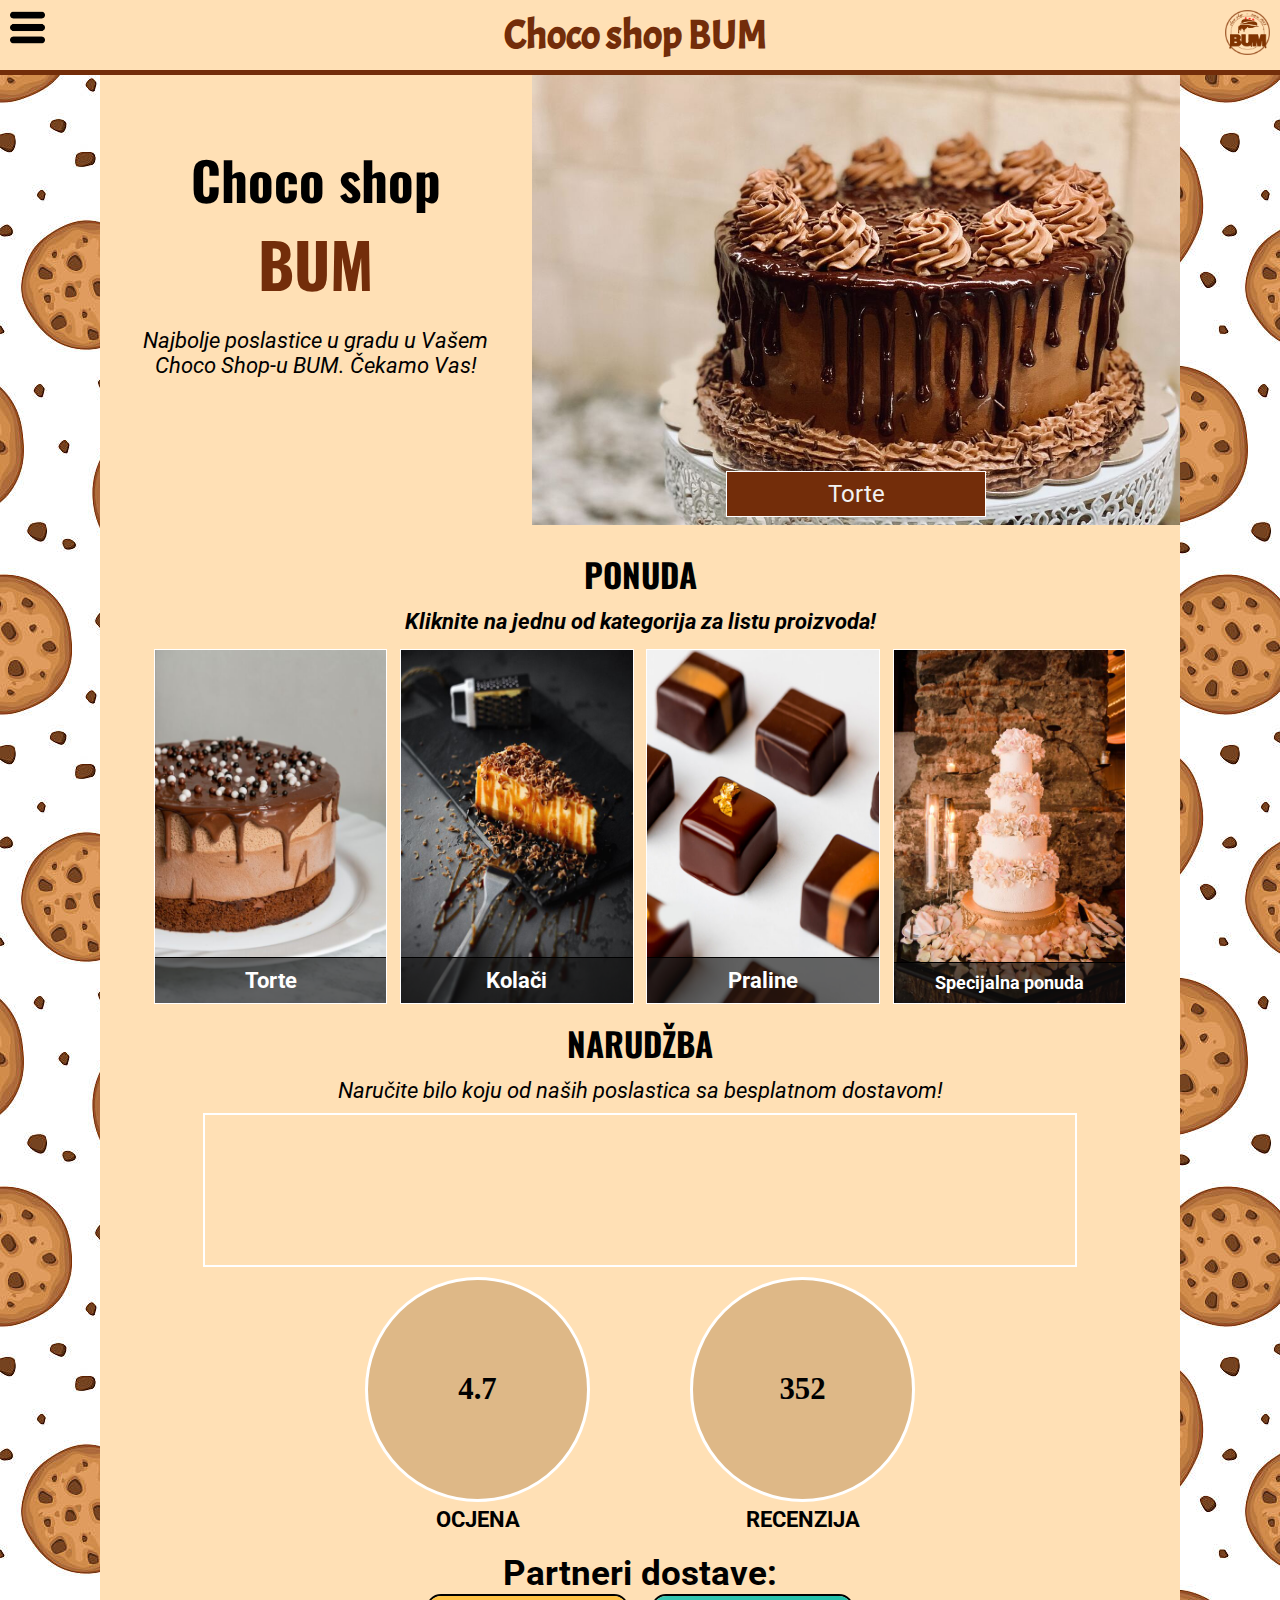
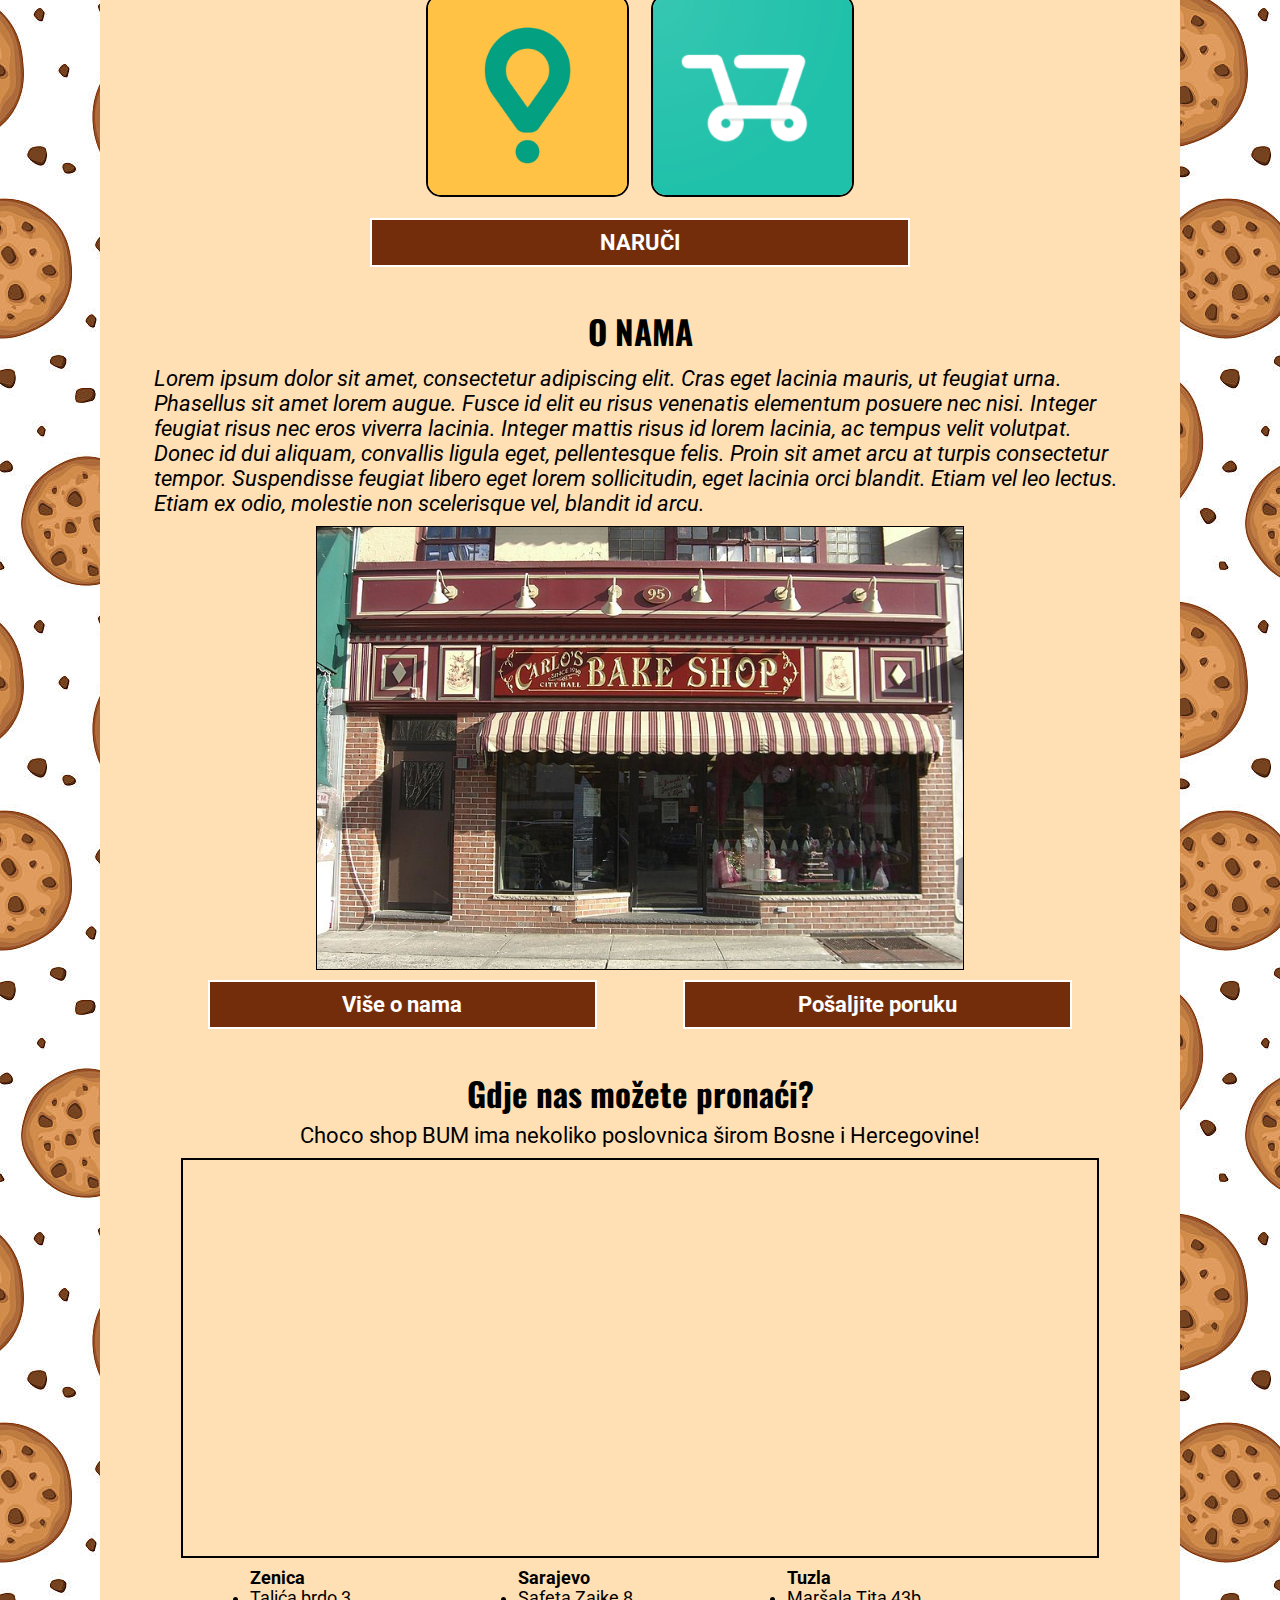
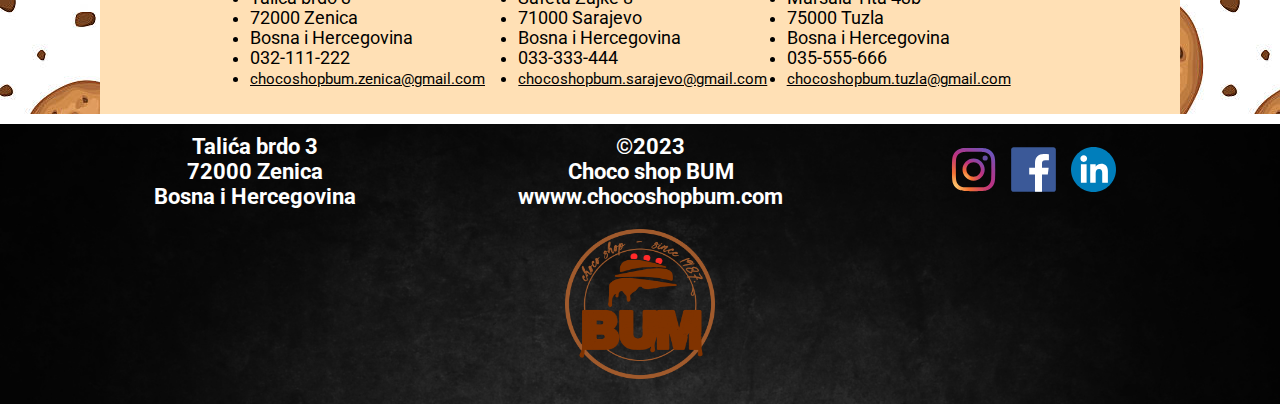
==== commit 29d272db: "Uklonjen preloader. Male prepravke." ====
--- a/index.html
+++ b/index.html
@@ -14,13 +14,6 @@
     <link rel="icon" href="ikonice/ikonica.png">
 </head>
 <body>
-    <!-- PRELOADER -->
-    <div id="preload-stranice">
-        <div id="preload-container">
-            <img class="preload-img" src="ikonice/logoBUM.png">
-            <p>Welcome!</p>
-        </div>
-    </div>
     <!-- HEADER -->
     <div id="header">
         <div id="sidenav_container" class="sidenav">
--- a/main.css
+++ b/main.css
@@ -32,42 +32,6 @@
 }
 label{
     font-family: 'Roboto', sans-serif;
-}
-/* PRELOAD */
-#preload-stranice{
-    background: #ffe0b5;
-    height: 100vh;
-    width: 100%;
-    position: fixed;
-    z-index: 100;
-    animation: fade-out;
-    animation-duration: 4s;
-}
-#preload-container{
-    width: 150px;
-    height: 150px;
-    margin: 40vh auto;
-}
-.preload-img{
-    width: 100%;
-    height: 100%;
-    animation: rotacijaloga 3s;
-}
-#preload-stranice>div>p{
-    color: #732D0A;
-    text-align: center;
-    margin-top: 10px;
-    font-size: 1.8rem;
-    font-weight: bold;
-    width: 150px;
-}
-@keyframes rotacijaloga{
-    from{transform: rotate(0deg);}
-    to {transform: rotate(360deg);}
-}
-@keyframes fade-out {
-    0%, 60% {opacity: 1;}
-    95% {opacity: 0.1;}
 }
 /* SIDEBAR */
 .sidenav {
@@ -105,9 +69,12 @@
     right: 25px;
     font-size: 2.4rem;
     margin-left: 50px;
+    padding-top: 8px;
 }
 .sidenav .closebtn:hover{
     border-bottom: none;
+    background: none;
+    color: #111;
 }
 /* HEADER */
 #header{
@@ -925,6 +892,9 @@
     font-weight: bold;
     padding: 5px;
     font-family: 'Roboto', sans-serif;
+}
+.ponuda-list-name{
+    font-family: 'Acme', sans-serif;
 }
 .ponuda-list-picture{
     width: 100%;
